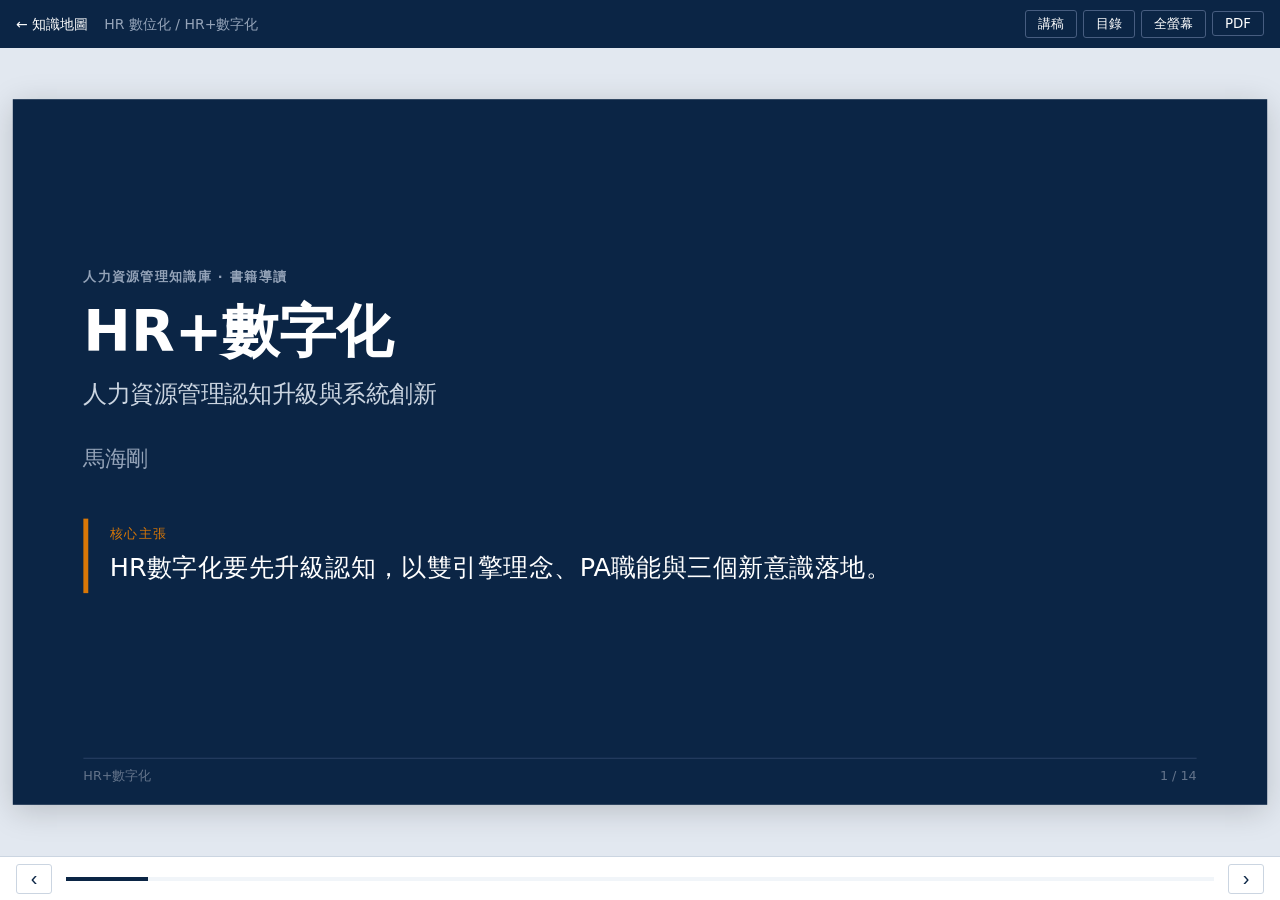
==== decks/hr-digitalization.html @ 785045ec "﻿feat: HR Knowledge Base" ====
<!doctype html><html lang="zh-Hant"><head><meta charset="utf-8">
<meta name="viewport" content="width=device-width,initial-scale=1">
<title>HR+數字化｜HR 知識庫</title>
<link rel="stylesheet" href="../assets/style.css"></head>
<body class="deckpage">
<header class="bar"><a href="../index.html" class="home">← 知識地圖</a>
<span class="crumb">HR 數位化 / HR+數字化</span>
<span class="tools"><button id="btnNotes" title="講稿 (N)">講稿</button><button id="btnList" title="目錄 (G)">目錄</button><button id="btnFs" title="全螢幕 (F)">全螢幕</button><button onclick="window.print()" title="列印/PDF">PDF</button></span></header>
<nav id="toc" class="toc hidden"><a href="#s1" data-go="0"><b>1</b> 封面<small>HR數字化先升級認知，再以雙引擎與113模型落地</small></a><a href="#s2" data-go="1"><b>2</b> 架構圖<small>全書由認知、職能、三意識三層構成113模型</small></a><a href="#s3" data-go="2"><b>3</b> 第1章 數字經濟時代也是HR的大時代<small>數字化是HR跨越式發展的機會，但現況多停在信息化</small></a><a href="#s4" data-go="3"><b>4</b> 第2章 打破工業經濟的思想掣肘<small>要先打破工業經濟思維，才能認知員工與數據的新屬性</small></a><a href="#s5" data-go="4"><b>5</b> 第3章 尋覓HR數字化的中國先行者<small>套裝eHR難滿足需求，頭部企業走向自研與連接器思維</small></a><a href="#s6" data-go="5"><b>6</b> 第4章 讓PA成為數字化HR的新職能<small>PA把數據與產品思維帶入HR，需數據中臺支撐</small></a><a href="#s7" data-go="6"><b>7</b> 第5章 前端解耦：豐富HR數字化場景應用<small>前端解耦把選育用留拆成場景，激發各類用戶自驅</small></a><a href="#s8" data-go="7"><b>8</b> 第6章 中臺聚能：實現HR數字化能力保障<small>中臺聚能讓前端快速響應，業務與技術中臺缺一不可</small></a><a href="#s9" data-go="8"><b>9</b> 第7章 智能協同：提高HR數字化效能體驗<small>組織效能差異巨大，須以用戶為中心重構流程與協同</small></a><a href="#s10" data-go="9"><b>10</b> 第8章 中國企業推行HR數字化的挑戰<small>推行挑戰在HR與IT融合、辦公協同及工作被重新定義</small></a><a href="#s11" data-go="10"><b>11</b> 第9章 數字經濟時代HR的變與不變<small>時代在變，HR不變的是激發生產力與人才價值共創</small></a><a href="#s12" data-go="11"><b>12</b> 章節脈絡<small>從認知到落地：理念、職能、三意識環環相扣</small></a><a href="#s13" data-go="12"><b>13</b> 總結<small>HR數字化的起點是認知，落點是員工自驅與組織效能</small></a><a href="#s14" data-go="13"><b>14</b> 附錄<small>想深挖可先讀騰訊、華為案例與中臺能力章節</small></a></nav>
<main id="viewport"><div id="stage"><section class="slide t-cover" id="s1" data-i="0"><div class="inner"><div class="cover"><div class="kicker light">人力資源管理知識庫 · 書籍導讀</div><h1>HR+數字化</h1><div class="sub">人力資源管理認知升級與系統創新</div><div class="author">馬海剛</div><div class="claim"><span>核心主張</span>HR數字化要先升級認知，以雙引擎理念、PA職能與三個新意識落地。</div></div></div><div class="foot"><span>HR+數字化</span><span>1 / 14</span></div><div class="notes"><p>① 本頁結論：HR數字化的首要任務是認知升級，而非買系統</p><p>② 補充說明：作者提出「1個新理念、1個新職能、3個新意識」的113模型</p><p>③ 下一頁轉場：先看全書如何分層搭建</p></div></section><section class="slide t-architecture" id="s2" data-i="1"><div class="inner"><div class="kicker">全書架構圖</div><h2 class="conclusion">全書由認知、職能、三意識三層構成113模型</h2><div class="arch"><div class="layer"><div class="num">1</div><h3>認知層：1個新理念</h3><p>管理驅動與自主驅動結合的雙引擎</p><ul><li>第1章 數字經濟時代也是HR的大時代</li><li>第2章 打破工業經濟的思想掣肘</li><li>第3章 尋覓HR數字化的中國先行者</li></ul></div><div class="arrow">→</div><div class="layer"><div class="num">2</div><h3>職能層：1個新職能</h3><p>PA整合數據科學、數據工程與產品化</p><ul><li>第4章 讓PA成為數字化HR的新職能</li></ul></div><div class="arrow">→</div><div class="layer"><div class="num">3</div><h3>意識層：3個新意識</h3><p>前端解耦、中臺聚能、智能協同</p><ul><li>第5章 前端解耦</li><li>第6章 中臺聚能</li><li>第7章 智能協同</li><li>第8–9章 挑戰與變不變</li></ul></div></div><div class="relation"><b>互相支撐：</b>理念指方向，PA職能產出洞察，三意識把場景、能力與效能落地。</div></div><div class="foot"><span>HR+數字化</span><span>2 / 14</span></div><div class="notes"><p>① 本頁結論：全書以113模型串起認知、職能與落地</p><p>② 補充說明：第8、9章討論推行挑戰與HR的變與不變</p><p>③ 下一頁轉場：進入第1章看時代背景</p></div></section><section class="slide t-chapter" id="s3" data-i="2"><div class="inner"><div class="kicker">逐章重點 · 第1章 數字經濟時代也是HR的大時代</div><h2 class="conclusion">數字化是HR跨越式發展的機會，但現況多停在信息化</h2><div class="problem"><span>核心論點</span>數字化轉型需系統性變革，HR是關鍵角色</div><div class="cards n3"><div class="card"><h4>市值榜轉向高科技</h4><p>全球市值前十近年聚集高科技行業，蘋果、微軟、亞馬遜等都把數據當戰略資源</p></div><div class="card"><h4>多數企業仍在信息化</h4><p>騰訊HRSDC與怡安翰威特2020調研：多數企業HR數字化處信息化階段，組織與技術能力不足</p></div><div class="card"><h4>單靠數字化不夠</h4><p>作者提醒別幻想數字化、信息化手段能解決企業所有問題</p></div></div><div class="oneliner">HR數字化是系統性變革，不是局部升級。</div></div><div class="foot"><span>HR+數字化</span><span>3 / 14</span></div><div class="notes"><p>① 本頁結論：數字化對HR是跨越式的發展契機</p><p>② 補充說明：調研中超過35%企業已應用OKR績效、在線培訓、員工自助等產品</p><p>③ 下一頁轉場：接著要打破工業經濟的舊思維</p></div></section><section class="slide t-chapter" id="s4" data-i="3"><div class="inner"><div class="kicker">逐章重點 · 第2章 打破工業經濟的思想掣肘</div><h2 class="conclusion">要先打破工業經濟思維，才能認知員工與數據的新屬性</h2><div class="problem"><span>核心論點</span>不可預測性取代穩定性，管理需雙引擎驅動</div><div class="cards n3"><div class="card"><div class="stat">近萬人</div><h4>騰訊「活水」</h4><p>員工可申請轉調，原部門須一個月內放人；近萬名員工與管理者完成調配，調崗後平均績效高於調崗前</p></div><div class="card"><div class="stat">3000萬PV</div><h4>HR助手自驅使用</h4><p>非強制安裝，使用近乎100%，全年PV超3000萬，平均每人每年600次以上</p></div><div class="card"><h4>雙引擎驅動</h4><p>落實管理意圖，同時激發員工自驅，二者結合成企業內在驅動力</p></div></div><div class="oneliner">管理驅動加自主驅動，才是數字時代的內在引擎。</div></div><div class="foot"><span>HR+數字化</span><span>4 / 14</span></div><div class="notes"><p>① 本頁結論：管理屬性、員工屬性、數據屬性都需重新認知</p><p>② 補充說明：HR數據應含結果、過程、行為與心理狀態等全域數據</p><p>③ 下一頁轉場：進入第3章看eHR與中國先行者</p></div></section><section class="slide t-chapter" id="s5" data-i="4"><div class="inner"><div class="kicker">逐章重點 · 第3章 尋覓HR數字化的中國先行者</div><h2 class="conclusion">套裝eHR難滿足需求，頭部企業走向自研與連接器思維</h2><div class="problem"><span>核心論點</span>eHR廠商與頭部大廠的路徑各有何得失？</div><div class="cards n3"><div class="card"><div class="stat">60%</div><h4>eHR雲化與數據質量</h4><p>SaaS化eHR近年增長超過60%，本地部署約5%；大企業首選混合雲</p></div><div class="card"><div class="stat">3階段</div><h4>華為三階段</h4><p>HR-notes、Oracle EBS自助研發、WeLink-HR大平臺加小前端</p></div><div class="card"><div class="stat">90%</div><h4>騰訊HR助手</h4><p>2012年外購PeopleSoft僅作部分系統；截至2020年在線HR系統超過90%自研</p></div></div><div class="oneliner">HR數字化要靈活、低試錯成本、體驗對標互聯網產品。</div></div><div class="foot"><span>HR+數字化</span><span>5 / 14</span></div><div class="notes"><p>① 本頁結論：先行者多半不依賴一次買斷的套裝軟件</p><p>② 補充說明：本章也介紹釘釘智能人事與中國eHR廠商的處境</p><p>③ 下一頁轉場：接著談PA這個新職能</p></div></section><section class="slide t-chapter" id="s6" data-i="5"><div class="inner"><div class="kicker">逐章重點 · 第4章 讓PA成為數字化HR的新職能</div><h2 class="conclusion">PA把數據與產品思維帶入HR，需數據中臺支撐</h2><div class="problem"><span>核心論點</span>PA是什麼，如何從報告角色進化為核心職能？</div><div class="cards n3"><div class="card"><div class="stat">1911</div><h4>PA的演進</h4><p>思想溯源至1911年泰勒；2008年金融危機後數據分析受重視</p></div><div class="card"><div class="stat">1000+項</div><h4>大廠PA團隊</h4><p>微軟HRBI、谷歌PiLab與PA團隊；谷歌氧氣項目交叉分析1000多項數據</p></div><div class="card"><div class="stat">4層</div><h4>HR數據中臺</h4><p>分數據匯聚、操算、模型、服務四層，產出員工、組織、崗位畫像</p></div></div><div class="oneliner">PA是用數據驅動與產品設計重塑HR價值的新職能。</div></div><div class="foot"><span>HR+數字化</span><span>6 / 14</span></div><div class="notes"><p>① 本頁結論：PA職能要靠數據中臺才能落地</p><p>② 補充說明：大數據4V指規模、種類、實時性、價值性</p><p>③ 下一頁轉場：進入第5章看前端解耦</p></div></section><section class="slide t-chapter" id="s7" data-i="6"><div class="inner"><div class="kicker">逐章重點 · 第5章 前端解耦：豐富HR數字化場景應用</div><h2 class="conclusion">前端解耦把選育用留拆成場景，激發各類用戶自驅</h2><div class="problem"><span>核心論點</span>如何依不同用戶需求設計場景化HR產品？</div><div class="cards n3"><div class="card"><h4>解耦的含義</h4><p>把選育用留職能拆成場景模塊，可獨立發展也可靈活組合</p></div><div class="card"><h4>做最受歡迎的HR</h4><p>從用戶視角深度洞察，鎖定核心關切，再設計方案並持續收集用戶聲音</p></div><div class="card"><div class="stat">10倍</div><h4>技術創新賦能</h4><p>AI簡歷處理效率比人工高十倍以上；騰訊2018年把辦事窗口升級為T站</p></div></div><div class="oneliner">管理的核心從管控轉為激活人。</div></div><div class="foot"><span>HR+數字化</span><span>7 / 14</span></div><div class="notes"><p>① 本頁結論：HR要有用戶思維與產品思維</p><p>② 補充說明：HR產品歷經創意發酵、聚焦定位、設計實現</p><p>③ 下一頁轉場：場景多了就需中臺提供能力</p></div></section><section class="slide t-chapter" id="s8" data-i="7"><div class="inner"><div class="kicker">逐章重點 · 第6章 中臺聚能：實現HR數字化能力保障</div><h2 class="conclusion">中臺聚能讓前端快速響應，業務與技術中臺缺一不可</h2><div class="problem"><span>核心論點</span>如何以抽象、下沉、複用支撐多樣前端？</div><div class="cards n3"><div class="card"><div class="stat">2015</div><h4>中臺源流</h4><p>2015年阿里研究Supercell模式，提出「大中臺、小前臺」</p></div><div class="card"><h4>業務中臺三視角</h4><p>抽象複用、架構合理性、業務統一管理；共性模塊下沉成基礎服務</p></div><div class="card"><h4>技術中臺</h4><p>微服務加輕應用，找到小閉環場景即可快速建置產品</p></div></div><div class="oneliner">中臺提供可複用能力，提升對前端的響應速度。</div></div><div class="foot"><span>HR+數字化</span><span>8 / 14</span></div><div class="notes"><p>① 本頁結論：騰訊SDC以門戶助手實踐大中臺加小前臺</p><p>② 補充說明：「1+N」指統一綱領下適配N個多元業務</p><p>③ 下一頁轉場：接著看效能與智能協同</p></div></section><section class="slide t-chapter" id="s9" data-i="8"><div class="inner"><div class="kicker">逐章重點 · 第7章 智能協同：提高HR數字化效能體驗</div><h2 class="conclusion">組織效能差異巨大，須以用戶為中心重構流程與協同</h2><div class="problem"><span>核心論點</span>如何用數字工具提升組織效能與員工自驅？</div><div class="cards n3"><div class="card"><h4>效能差距</h4><p>2019騰訊與怡安調研：同行業好壞企業在毛利率、人均薪酬與敬業度差異大</p></div><div class="card"><div class="stat">2001</div><h4>工作重塑</h4><p>員工主動調整工作任務與關係，概念於2001年提出</p></div><div class="card"><h4>弱流程強規則</h4><p>數字時代網絡型生態組織倡導弱流程強規則的協同性</p></div></div><div class="oneliner">效能競爭的關鍵是釋放員工個體價值並打破流程制約。</div></div><div class="foot"><span>HR+數字化</span><span>9 / 14</span></div><div class="notes"><p>① 本頁結論：從訓教式規範轉向描述性規範</p><p>② 補充說明：單品工具以人性化體驗形成員工習慣，反向改變管理流程</p><p>③ 下一頁轉場：下一章談推行的挑戰</p></div></section><section class="slide t-chapter" id="s10" data-i="9"><div class="inner"><div class="kicker">逐章重點 · 第8章 中國企業推行HR數字化的挑戰</div><h2 class="conclusion">推行挑戰在HR與IT融合、辦公協同及工作被重新定義</h2><div class="problem"><span>核心論點</span>外部環境、能力與組織上有哪些障礙？</div><div class="cards n3"><div class="card"><h4>HR需要懂技術</h4><p>HR與IT分工難融合，未來需要更多科技型HR；ONA可看見非正式組織</p></div><div class="card"><h4>頭部企業多選自建</h4><p>看過套裝軟件失敗案例後，多數不完全依賴eHR套裝軟件</p></div><div class="card"><div class="stat">10萬臺</div><h4>AI與人協同</h4><p>亞馬遜10萬臺機器人在工作，可將員工培訓時間縮短至不到兩天</p></div></div><div class="oneliner">工作不會消失而是重構，人機協同是關鍵。</div></div><div class="foot"><span>HR+數字化</span><span>10 / 14</span></div><div class="notes"><p>① 本頁結論：數字化轉型要頂層設計、組織、地基與能力同步</p><p>② 補充說明：企業微信核心價值是連接內部、上下游與客戶</p><p>③ 下一頁轉場：最後看HR的變與不變</p></div></section><section class="slide t-chapter" id="s11" data-i="10"><div class="inner"><div class="kicker">逐章重點 · 第9章 數字經濟時代HR的變與不變</div><h2 class="conclusion">時代在變，HR不變的是激發生產力與人才價值共創</h2><div class="problem"><span>核心論點</span>數字時代HR的價值與能力如何升級？</div><div class="cards n2"><div class="card"><h4>人才即內部客戶</h4><p>HR產品需具產品屬性與好玩屬性，讓員工參與設計</p></div><div class="card"><h4>三支柱的理念升級</h4><p>華為、海爾、阿里巴巴、騰訊最早一批實施三支柱</p></div></div><div class="oneliner">將員工用戶化，把HR工作產品化、場景化、服務化。</div></div><div class="foot"><span>HR+數字化</span><span>11 / 14</span></div><div class="notes"><p>① 本頁結論：不變的是對生產力的激發與釋放</p><p>② 補充說明：數字經濟經歷互聯網、數據、全真時代</p><p>③ 下一頁轉場：整合全書脈絡</p></div></section><section class="slide t-flow" id="s12" data-i="11"><div class="inner"><div class="kicker">章節脈絡</div><h2 class="conclusion">從認知到落地：理念、職能、三意識環環相扣</h2><div class="flow n5"><div class="step"><div class="chev"><b>1</b>第1–3章 認知</div><div class="concl">先破舊思維，認識雙引擎</div><div class="leads">↳ 理念明確後才知需要什麼職能</div></div><div class="step"><div class="chev"><b>2</b>第4章 PA</div><div class="concl">以數據與產品思維洞察用戶</div><div class="leads">↳ 洞察須轉成場景產品</div></div><div class="step"><div class="chev"><b>3</b>第5章 前端解耦</div><div class="concl">拆成場景，激發自驅</div><div class="leads">↳ 場景多需共用能力支撐</div></div><div class="step"><div class="chev"><b>4</b>第6章 中臺聚能</div><div class="concl">抽象複用保障能力</div><div class="leads">↳ 能力要轉為組織效能</div></div><div class="step"><div class="chev"><b>5</b>第7–9章 協同</div><div class="concl">提升效能並面對挑戰</div><div class="leads">↳ 回到HR價值重構</div></div></div></div><div class="foot"><span>HR+數字化</span><span>12 / 14</span></div><div class="notes"><p>① 本頁結論：全書是由理念到落地的遞進鏈</p><p>② 補充說明：第1–3章合併為認知篇</p><p>③ 下一頁轉場：最後彙整重點</p></div></section><section class="slide t-summary" id="s13" data-i="12"><div class="inner"><div class="kicker">總結</div><h2 class="conclusion">HR數字化的起點是認知，落點是員工自驅與組織效能</h2><ol class="points"><li><b>1</b><span>管理驅動與自主驅動結合成雙引擎</span></li><li><b>2</b><span>PA整合數據科學、數據工程與產品化</span></li><li><b>3</b><span>前端解耦、中臺聚能、智能協同三意識</span></li><li><b>4</b><span>HR與IT需融合，HR要懂技術</span></li><li><b>5</b><span>不變的是激發生產力與人才價值</span></li></ol><div class="action"><span>立刻可應用的一件事</span>盤點一項員工高頻事務，試以場景化、最小可行性驗證的方式做成自助產品，並蒐集用戶反饋。</div></div><div class="foot"><span>HR+數字化</span><span>13 / 14</span></div><div class="notes"><p>① 本頁結論：113模型是全書主軸</p><p>② 補充說明：結論皆源自書中框架與騰訊、華為案例</p><p>③ 下一頁轉場：（結束）</p></div></section><section class="slide t-appendix" id="s14" data-i="13"><div class="inner"><div class="kicker">附錄 · 延伸閱讀</div><h2 class="conclusion">想深挖可先讀騰訊、華為案例與中臺能力章節</h2><table class="appx"><thead><tr><th>位置</th><th>為何值得深挖</th></tr></thead><tbody><tr><td>第2章 活水與HR助手</td><td>看自驅產品如何以數據證明價值</td></tr><tr><td>第3章 華為WeLink、騰訊HR助手</td><td>比較自研路徑與連接器思維</td></tr><tr><td>第4章 大廠PA職能與數據中臺</td><td>了解PA團隊形態與中臺分層</td></tr><tr><td>第6章 HR業務中臺能力要求</td><td>學習抽象、下沉、複用的設計方法</td></tr></tbody></table></div><div class="foot"><span>HR+數字化</span><span>14 / 14</span></div><div class="notes"><p>① 本頁結論：附錄列出值得細讀的段落</p><p>② 補充說明：書中另有參考文獻與擷取圖片</p><p>③ 下一頁轉場：（結束）</p></div></section></div></main>
<div class="ctrl"><button id="prev">‹</button><div class="prog"><i id="progbar"></i></div><button id="next">›</button></div>
<script src="../assets/deck.js"></script></body></html>
---- assets/style.css ----
:root{--navy:#0B2545;--slate:#475569;--mist:#F1F5F9;--line:#CBD5E1;--amber:#D97706;--ink:#1E293B}
*{box-sizing:border-box;margin:0;padding:0}
body{font-family:"Noto Sans TC","Microsoft JhengHei","PingFang TC",system-ui,sans-serif;color:var(--ink);background:#fff;line-height:1.6}
a{color:inherit;text-decoration:none}.hidden{display:none!important}
.wrap{max-width:1120px;margin:0 auto;padding:0 24px}
.kicker{font-size:13px;letter-spacing:.12em;color:var(--slate);font-weight:700;margin-bottom:10px}.kicker.light{color:#94A3B8}

/* ---------- Home ---------- */
.hero{background:var(--navy);color:#fff;padding:64px 0 40px}
.hero h1{font-size:44px;font-weight:800;line-height:1.2}
.hero p{margin:12px 0 28px;color:#CBD5E1;font-size:17px;max-width:720px}
.searchbox input{width:100%;padding:18px 22px;font-size:18px;border:0;border-radius:6px;outline:3px solid transparent;font-family:inherit}
.searchbox input:focus{outline-color:var(--amber)}
.chips{display:flex;gap:8px;flex-wrap:wrap;margin-top:14px}
.chips button{background:transparent;border:1px solid #475D80;color:#CBD5E1;padding:5px 14px;border-radius:20px;cursor:pointer;font-family:inherit;font-size:13px}
.chips button.on{background:#fff;color:var(--navy);border-color:#fff;font-weight:700}
.stats{display:flex;gap:40px;margin-top:32px;color:#94A3B8;font-size:14px}.stats b{display:block;font-size:30px;color:var(--amber)}
.maptitle{font-size:24px;margin:40px 0 8px;color:var(--navy)}.maptitle small{font-size:14px;color:var(--slate);font-weight:400;margin-left:10px}
.domain{border-top:2px solid var(--navy);margin-top:28px;padding-top:14px}
.dhead{display:flex;align-items:baseline;gap:16px;flex-wrap:wrap}.dhead h3{font-size:20px;color:var(--navy)}.dhead p{color:var(--slate);font-size:14px;flex:1}.count{font-size:13px;color:var(--slate)}
.decks{display:grid;grid-template-columns:repeat(auto-fill,minmax(300px,1fr));gap:16px;margin:16px 0}
.deck{border:1px solid var(--line);border-radius:4px;padding:18px;background:#fff;transition:.15s;display:block}
.deck:hover{border-color:var(--navy);box-shadow:0 4px 14px rgba(11,37,69,.12);transform:translateY(-2px)}
.deck .cat{font-size:12px;color:var(--amber);font-weight:700}.deck h4{font-size:17px;color:var(--navy);margin:4px 0 2px}
.deck .au{font-size:13px;color:var(--slate)}.deck p{font-size:14px;margin:10px 0}.deck .meta{font-size:12px;color:var(--slate);border-top:1px solid var(--mist);padding-top:8px}
.soon{padding:22px;border:1px dashed var(--line);color:var(--slate);font-size:14px;border-radius:4px;grid-column:1/-1}
.results{margin-top:28px}.rinfo{color:var(--slate);font-size:14px;margin-bottom:12px}
.hit{display:block;border-left:3px solid var(--line);padding:10px 16px;margin-bottom:10px;background:var(--mist)}
.hit:hover{border-left-color:var(--amber)}.hit .where{font-size:12px;color:var(--slate)}.hit h5{font-size:16px;color:var(--navy);margin:2px 0}
.hit p{font-size:14px;color:var(--slate)}mark{background:#FDE68A;color:inherit;padding:0 1px}
.foot2{padding:40px 24px;color:var(--slate);font-size:13px}

/* ---------- Deck ---------- */
.deckpage{background:#E2E8F0;height:100vh;overflow:hidden}
.bar{height:48px;background:var(--navy);color:#fff;display:flex;align-items:center;gap:16px;padding:0 16px;font-size:14px}
.bar .crumb{flex:1;color:#94A3B8;white-space:nowrap;overflow:hidden;text-overflow:ellipsis}
.bar button{background:transparent;border:1px solid #475D80;color:#fff;padding:4px 12px;margin-left:6px;border-radius:3px;cursor:pointer;font-family:inherit}
.bar button:hover,.bar .home:hover{color:var(--amber)}
#viewport{position:absolute;top:48px;bottom:44px;left:0;right:0;overflow:hidden}
#stage{position:absolute;left:50%;top:50%;width:1280px;height:720px;transform-origin:center}
.slide{position:absolute;inset:0;background:#fff;display:none;box-shadow:0 6px 30px rgba(0,0,0,.18);overflow:hidden}
.slide.active{display:block}
.slide .inner{padding:56px 72px 0;height:660px}
.slide .foot{position:absolute;left:72px;right:72px;bottom:18px;display:flex;justify-content:space-between;font-size:13px;color:#94A3B8;border-top:1px solid var(--line);padding-top:8px}
.conclusion{font-size:34px;line-height:1.35;color:var(--navy);font-weight:800;margin-bottom:28px;padding-bottom:16px;border-bottom:3px solid var(--navy)}
.notes{display:none}
body.shownotes .notes{display:block;position:absolute;left:0;right:0;bottom:0;background:rgba(11,37,69,.96);color:#E2E8F0;padding:14px 72px 40px;font-size:15px;z-index:5}
body.shownotes .notes p{margin-bottom:4px}
.t-cover{background:var(--navy)}.t-cover .foot{color:#64748B;border-color:#2A4166}
.cover{height:100%;display:flex;flex-direction:column;justify-content:center;color:#fff;padding-bottom:40px}
.cover h1{font-size:58px;line-height:1.2;font-weight:800;max-width:1000px}.cover .sub{font-size:24px;color:#CBD5E1;margin-top:10px}
.cover .author{font-size:22px;color:#94A3B8;margin-top:28px}
.cover .claim{margin-top:44px;border-left:5px solid var(--amber);padding:6px 0 6px 22px;font-size:26px;max-width:960px;line-height:1.5}
.cover .claim span{display:block;font-size:13px;letter-spacing:.14em;color:var(--amber);margin-bottom:6px}
/* architecture */
.arch{display:flex;align-items:stretch;gap:12px;margin-top:6px}
.layer{flex:1;border:1px solid var(--line);border-top:5px solid var(--navy);background:var(--mist);padding:20px 22px;position:relative}
.layer .num{position:absolute;top:-1px;right:14px;font-size:44px;font-weight:800;color:#D5DEE9}
.layer h3{font-size:24px;color:var(--navy)}.layer p{font-size:17px;color:var(--slate);margin:6px 0 12px}
.layer ul{list-style:none;font-size:16px}.layer li{padding:6px 0;border-top:1px solid var(--line)}
.arrow{align-self:center;font-size:34px;color:var(--amber);font-weight:800}
.relation{margin-top:22px;padding:14px 20px;background:var(--navy);color:#fff;font-size:18px}.relation b{color:var(--amber)}
/* chapter */
.problem{font-size:20px;padding:14px 20px;border-left:5px solid var(--navy);background:var(--mist);margin-bottom:22px}
.problem span,.action span{display:block;font-size:12px;letter-spacing:.14em;color:var(--slate);font-weight:700}
.cards{display:grid;gap:18px}.cards.n1{grid-template-columns:1fr}.cards.n2{grid-template-columns:1fr 1fr}.cards.n3{grid-template-columns:1fr 1fr 1fr}
.card{border:1px solid var(--line);padding:18px 20px;min-height:170px}
.card .stat{font-size:40px;font-weight:800;color:var(--amber);line-height:1.1;margin-bottom:4px}
.card h4{font-size:19px;color:var(--navy);margin-bottom:6px}.card p{font-size:16px;color:var(--slate)}
.oneliner{margin-top:22px;font-size:20px;font-weight:700;color:var(--navy);padding-top:14px;border-top:2px solid var(--navy)}
.oneliner:before{content:"一句話　";color:var(--slate);font-size:13px;font-weight:700;letter-spacing:.1em}
/* flow */
.flow{display:flex;gap:10px;margin-top:14px}.step{flex:1;min-width:0}
.chev{background:var(--navy);color:#fff;padding:16px 14px 16px 22px;font-size:16px;font-weight:700;min-height:92px;clip-path:polygon(0 0,calc(100% - 18px) 0,100% 50%,calc(100% - 18px) 100%,0 100%,14px 50%);display:flex;flex-direction:column;justify-content:center}
.chev b{color:var(--amber);font-size:22px}.step:first-child .chev{clip-path:polygon(0 0,calc(100% - 18px) 0,100% 50%,calc(100% - 18px) 100%,0 100%)}
.concl{margin-top:16px;font-size:17px;color:var(--ink);font-weight:700}.leads{margin-top:12px;font-size:15px;color:var(--slate);border-top:1px solid var(--line);padding-top:10px}
/* summary */
.points{list-style:none;margin-top:4px}.points li{display:flex;gap:18px;align-items:center;padding:12px 0;border-bottom:1px solid var(--line);font-size:21px}
.points b{flex:none;width:38px;height:38px;border-radius:50%;background:var(--navy);color:#fff;display:flex;align-items:center;justify-content:center;font-size:18px}
.action{margin-top:22px;background:var(--navy);color:#fff;padding:16px 24px;font-size:20px;border-left:6px solid var(--amber)}.action span{color:var(--amber);margin-bottom:4px}
/* appendix */
.appx{width:100%;border-collapse:collapse;font-size:18px}.appx th{text-align:left;background:var(--navy);color:#fff;padding:10px 16px;font-size:14px}
.appx td{padding:13px 16px;border-bottom:1px solid var(--line)}.appx td:first-child{width:36%;font-weight:700;color:var(--navy)}
/* chrome */
.ctrl{position:absolute;bottom:0;left:0;right:0;height:44px;display:flex;align-items:center;gap:14px;padding:0 16px;background:#fff;border-top:1px solid var(--line)}
.ctrl button{width:36px;height:30px;border:1px solid var(--line);background:#fff;border-radius:3px;cursor:pointer;font-size:20px;color:var(--navy)}
.prog{flex:1;height:4px;background:var(--mist)}.prog i{display:block;height:100%;background:var(--navy);width:0;transition:.2s}
.toc{position:absolute;top:48px;left:0;bottom:44px;width:340px;background:#fff;z-index:20;overflow:auto;border-right:1px solid var(--line);box-shadow:4px 0 18px rgba(0,0,0,.12)}
.toc a{display:block;padding:10px 16px;border-bottom:1px solid var(--mist);font-size:14px;font-weight:700;color:var(--navy)}
.toc a:hover{background:var(--mist)}.toc b{color:var(--amber);margin-right:6px}.toc small{display:block;font-weight:400;color:var(--slate);font-size:12px}
@media print{@page{size:1280px 720px;margin:0}body.deckpage{height:auto;overflow:visible;background:#fff}.bar,.ctrl,.toc{display:none!important}
 #viewport{position:static;overflow:visible}#stage{position:static;transform:none!important;width:1280px;height:auto}
 .slide{display:block!important;position:relative;width:1280px;height:720px;page-break-after:always;box-shadow:none}.notes{display:none!important}
 *{-webkit-print-color-adjust:exact;print-color-adjust:exact}}
@media(max-width:700px){.hero h1{font-size:32px}.stats{gap:20px}}
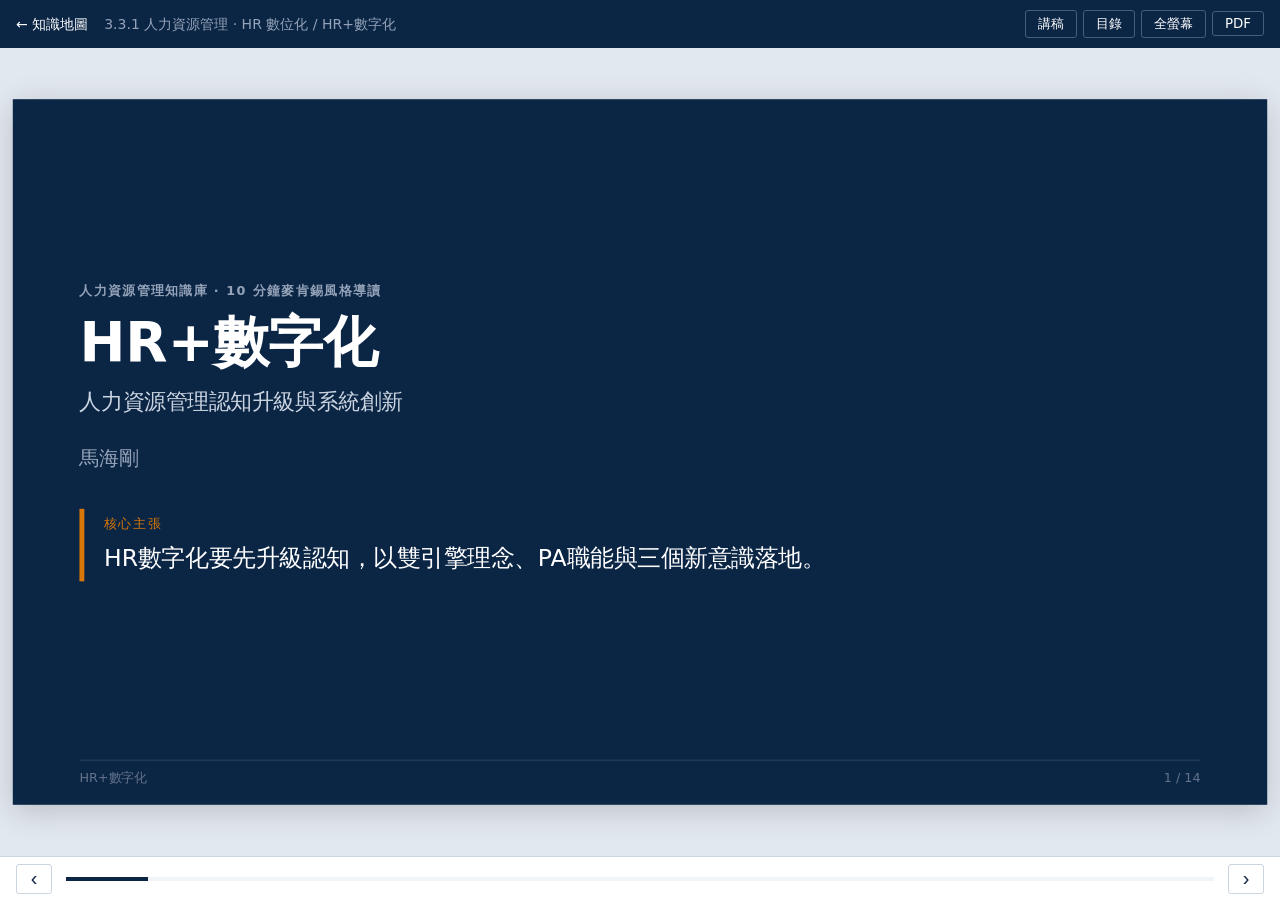
==== commit 1a278e4b: "feat: add Notion 3.3 HR dual-view architecture and The Slope of Growth McKinsey SVG deck" ====
--- a/decks/hr-digitalization.html
+++ b/decks/hr-digitalization.html
@@ -4,9 +4,9 @@
 <link rel="stylesheet" href="../assets/style.css"></head>
 <body class="deckpage">
 <header class="bar"><a href="../index.html" class="home">← 知識地圖</a>
-<span class="crumb">HR 數位化 / HR+數字化</span>
+<span class="crumb">3.3.1 人力資源管理 · HR 數位化 / HR+數字化</span>
 <span class="tools"><button id="btnNotes" title="講稿 (N)">講稿</button><button id="btnList" title="目錄 (G)">目錄</button><button id="btnFs" title="全螢幕 (F)">全螢幕</button><button onclick="window.print()" title="列印/PDF">PDF</button></span></header>
 <nav id="toc" class="toc hidden"><a href="#s1" data-go="0"><b>1</b> 封面<small>HR數字化先升級認知，再以雙引擎與113模型落地</small></a><a href="#s2" data-go="1"><b>2</b> 架構圖<small>全書由認知、職能、三意識三層構成113模型</small></a><a href="#s3" data-go="2"><b>3</b> 第1章 數字經濟時代也是HR的大時代<small>數字化是HR跨越式發展的機會，但現況多停在信息化</small></a><a href="#s4" data-go="3"><b>4</b> 第2章 打破工業經濟的思想掣肘<small>要先打破工業經濟思維，才能認知員工與數據的新屬性</small></a><a href="#s5" data-go="4"><b>5</b> 第3章 尋覓HR數字化的中國先行者<small>套裝eHR難滿足需求，頭部企業走向自研與連接器思維</small></a><a href="#s6" data-go="5"><b>6</b> 第4章 讓PA成為數字化HR的新職能<small>PA把數據與產品思維帶入HR，需數據中臺支撐</small></a><a href="#s7" data-go="6"><b>7</b> 第5章 前端解耦：豐富HR數字化場景應用<small>前端解耦把選育用留拆成場景，激發各類用戶自驅</small></a><a href="#s8" data-go="7"><b>8</b> 第6章 中臺聚能：實現HR數字化能力保障<small>中臺聚能讓前端快速響應，業務與技術中臺缺一不可</small></a><a href="#s9" data-go="8"><b>9</b> 第7章 智能協同：提高HR數字化效能體驗<small>組織效能差異巨大，須以用戶為中心重構流程與協同</small></a><a href="#s10" data-go="9"><b>10</b> 第8章 中國企業推行HR數字化的挑戰<small>推行挑戰在HR與IT融合、辦公協同及工作被重新定義</small></a><a href="#s11" data-go="10"><b>11</b> 第9章 數字經濟時代HR的變與不變<small>時代在變，HR不變的是激發生產力與人才價值共創</small></a><a href="#s12" data-go="11"><b>12</b> 章節脈絡<small>從認知到落地：理念、職能、三意識環環相扣</small></a><a href="#s13" data-go="12"><b>13</b> 總結<small>HR數字化的起點是認知，落點是員工自驅與組織效能</small></a><a href="#s14" data-go="13"><b>14</b> 附錄<small>想深挖可先讀騰訊、華為案例與中臺能力章節</small></a></nav>
-<main id="viewport"><div id="stage"><section class="slide t-cover" id="s1" data-i="0"><div class="inner"><div class="cover"><div class="kicker light">人力資源管理知識庫 · 書籍導讀</div><h1>HR+數字化</h1><div class="sub">人力資源管理認知升級與系統創新</div><div class="author">馬海剛</div><div class="claim"><span>核心主張</span>HR數字化要先升級認知，以雙引擎理念、PA職能與三個新意識落地。</div></div></div><div class="foot"><span>HR+數字化</span><span>1 / 14</span></div><div class="notes"><p>① 本頁結論：HR數字化的首要任務是認知升級，而非買系統</p><p>② 補充說明：作者提出「1個新理念、1個新職能、3個新意識」的113模型</p><p>③ 下一頁轉場：先看全書如何分層搭建</p></div></section><section class="slide t-architecture" id="s2" data-i="1"><div class="inner"><div class="kicker">全書架構圖</div><h2 class="conclusion">全書由認知、職能、三意識三層構成113模型</h2><div class="arch"><div class="layer"><div class="num">1</div><h3>認知層：1個新理念</h3><p>管理驅動與自主驅動結合的雙引擎</p><ul><li>第1章 數字經濟時代也是HR的大時代</li><li>第2章 打破工業經濟的思想掣肘</li><li>第3章 尋覓HR數字化的中國先行者</li></ul></div><div class="arrow">→</div><div class="layer"><div class="num">2</div><h3>職能層：1個新職能</h3><p>PA整合數據科學、數據工程與產品化</p><ul><li>第4章 讓PA成為數字化HR的新職能</li></ul></div><div class="arrow">→</div><div class="layer"><div class="num">3</div><h3>意識層：3個新意識</h3><p>前端解耦、中臺聚能、智能協同</p><ul><li>第5章 前端解耦</li><li>第6章 中臺聚能</li><li>第7章 智能協同</li><li>第8–9章 挑戰與變不變</li></ul></div></div><div class="relation"><b>互相支撐：</b>理念指方向，PA職能產出洞察，三意識把場景、能力與效能落地。</div></div><div class="foot"><span>HR+數字化</span><span>2 / 14</span></div><div class="notes"><p>① 本頁結論：全書以113模型串起認知、職能與落地</p><p>② 補充說明：第8、9章討論推行挑戰與HR的變與不變</p><p>③ 下一頁轉場：進入第1章看時代背景</p></div></section><section class="slide t-chapter" id="s3" data-i="2"><div class="inner"><div class="kicker">逐章重點 · 第1章 數字經濟時代也是HR的大時代</div><h2 class="conclusion">數字化是HR跨越式發展的機會，但現況多停在信息化</h2><div class="problem"><span>核心論點</span>數字化轉型需系統性變革，HR是關鍵角色</div><div class="cards n3"><div class="card"><h4>市值榜轉向高科技</h4><p>全球市值前十近年聚集高科技行業，蘋果、微軟、亞馬遜等都把數據當戰略資源</p></div><div class="card"><h4>多數企業仍在信息化</h4><p>騰訊HRSDC與怡安翰威特2020調研：多數企業HR數字化處信息化階段，組織與技術能力不足</p></div><div class="card"><h4>單靠數字化不夠</h4><p>作者提醒別幻想數字化、信息化手段能解決企業所有問題</p></div></div><div class="oneliner">HR數字化是系統性變革，不是局部升級。</div></div><div class="foot"><span>HR+數字化</span><span>3 / 14</span></div><div class="notes"><p>① 本頁結論：數字化對HR是跨越式的發展契機</p><p>② 補充說明：調研中超過35%企業已應用OKR績效、在線培訓、員工自助等產品</p><p>③ 下一頁轉場：接著要打破工業經濟的舊思維</p></div></section><section class="slide t-chapter" id="s4" data-i="3"><div class="inner"><div class="kicker">逐章重點 · 第2章 打破工業經濟的思想掣肘</div><h2 class="conclusion">要先打破工業經濟思維，才能認知員工與數據的新屬性</h2><div class="problem"><span>核心論點</span>不可預測性取代穩定性，管理需雙引擎驅動</div><div class="cards n3"><div class="card"><div class="stat">近萬人</div><h4>騰訊「活水」</h4><p>員工可申請轉調，原部門須一個月內放人；近萬名員工與管理者完成調配，調崗後平均績效高於調崗前</p></div><div class="card"><div class="stat">3000萬PV</div><h4>HR助手自驅使用</h4><p>非強制安裝，使用近乎100%，全年PV超3000萬，平均每人每年600次以上</p></div><div class="card"><h4>雙引擎驅動</h4><p>落實管理意圖，同時激發員工自驅，二者結合成企業內在驅動力</p></div></div><div class="oneliner">管理驅動加自主驅動，才是數字時代的內在引擎。</div></div><div class="foot"><span>HR+數字化</span><span>4 / 14</span></div><div class="notes"><p>① 本頁結論：管理屬性、員工屬性、數據屬性都需重新認知</p><p>② 補充說明：HR數據應含結果、過程、行為與心理狀態等全域數據</p><p>③ 下一頁轉場：進入第3章看eHR與中國先行者</p></div></section><section class="slide t-chapter" id="s5" data-i="4"><div class="inner"><div class="kicker">逐章重點 · 第3章 尋覓HR數字化的中國先行者</div><h2 class="conclusion">套裝eHR難滿足需求，頭部企業走向自研與連接器思維</h2><div class="problem"><span>核心論點</span>eHR廠商與頭部大廠的路徑各有何得失？</div><div class="cards n3"><div class="card"><div class="stat">60%</div><h4>eHR雲化與數據質量</h4><p>SaaS化eHR近年增長超過60%，本地部署約5%；大企業首選混合雲</p></div><div class="card"><div class="stat">3階段</div><h4>華為三階段</h4><p>HR-notes、Oracle EBS自助研發、WeLink-HR大平臺加小前端</p></div><div class="card"><div class="stat">90%</div><h4>騰訊HR助手</h4><p>2012年外購PeopleSoft僅作部分系統；截至2020年在線HR系統超過90%自研</p></div></div><div class="oneliner">HR數字化要靈活、低試錯成本、體驗對標互聯網產品。</div></div><div class="foot"><span>HR+數字化</span><span>5 / 14</span></div><div class="notes"><p>① 本頁結論：先行者多半不依賴一次買斷的套裝軟件</p><p>② 補充說明：本章也介紹釘釘智能人事與中國eHR廠商的處境</p><p>③ 下一頁轉場：接著談PA這個新職能</p></div></section><section class="slide t-chapter" id="s6" data-i="5"><div class="inner"><div class="kicker">逐章重點 · 第4章 讓PA成為數字化HR的新職能</div><h2 class="conclusion">PA把數據與產品思維帶入HR，需數據中臺支撐</h2><div class="problem"><span>核心論點</span>PA是什麼，如何從報告角色進化為核心職能？</div><div class="cards n3"><div class="card"><div class="stat">1911</div><h4>PA的演進</h4><p>思想溯源至1911年泰勒；2008年金融危機後數據分析受重視</p></div><div class="card"><div class="stat">1000+項</div><h4>大廠PA團隊</h4><p>微軟HRBI、谷歌PiLab與PA團隊；谷歌氧氣項目交叉分析1000多項數據</p></div><div class="card"><div class="stat">4層</div><h4>HR數據中臺</h4><p>分數據匯聚、操算、模型、服務四層，產出員工、組織、崗位畫像</p></div></div><div class="oneliner">PA是用數據驅動與產品設計重塑HR價值的新職能。</div></div><div class="foot"><span>HR+數字化</span><span>6 / 14</span></div><div class="notes"><p>① 本頁結論：PA職能要靠數據中臺才能落地</p><p>② 補充說明：大數據4V指規模、種類、實時性、價值性</p><p>③ 下一頁轉場：進入第5章看前端解耦</p></div></section><section class="slide t-chapter" id="s7" data-i="6"><div class="inner"><div class="kicker">逐章重點 · 第5章 前端解耦：豐富HR數字化場景應用</div><h2 class="conclusion">前端解耦把選育用留拆成場景，激發各類用戶自驅</h2><div class="problem"><span>核心論點</span>如何依不同用戶需求設計場景化HR產品？</div><div class="cards n3"><div class="card"><h4>解耦的含義</h4><p>把選育用留職能拆成場景模塊，可獨立發展也可靈活組合</p></div><div class="card"><h4>做最受歡迎的HR</h4><p>從用戶視角深度洞察，鎖定核心關切，再設計方案並持續收集用戶聲音</p></div><div class="card"><div class="stat">10倍</div><h4>技術創新賦能</h4><p>AI簡歷處理效率比人工高十倍以上；騰訊2018年把辦事窗口升級為T站</p></div></div><div class="oneliner">管理的核心從管控轉為激活人。</div></div><div class="foot"><span>HR+數字化</span><span>7 / 14</span></div><div class="notes"><p>① 本頁結論：HR要有用戶思維與產品思維</p><p>② 補充說明：HR產品歷經創意發酵、聚焦定位、設計實現</p><p>③ 下一頁轉場：場景多了就需中臺提供能力</p></div></section><section class="slide t-chapter" id="s8" data-i="7"><div class="inner"><div class="kicker">逐章重點 · 第6章 中臺聚能：實現HR數字化能力保障</div><h2 class="conclusion">中臺聚能讓前端快速響應，業務與技術中臺缺一不可</h2><div class="problem"><span>核心論點</span>如何以抽象、下沉、複用支撐多樣前端？</div><div class="cards n3"><div class="card"><div class="stat">2015</div><h4>中臺源流</h4><p>2015年阿里研究Supercell模式，提出「大中臺、小前臺」</p></div><div class="card"><h4>業務中臺三視角</h4><p>抽象複用、架構合理性、業務統一管理；共性模塊下沉成基礎服務</p></div><div class="card"><h4>技術中臺</h4><p>微服務加輕應用，找到小閉環場景即可快速建置產品</p></div></div><div class="oneliner">中臺提供可複用能力，提升對前端的響應速度。</div></div><div class="foot"><span>HR+數字化</span><span>8 / 14</span></div><div class="notes"><p>① 本頁結論：騰訊SDC以門戶助手實踐大中臺加小前臺</p><p>② 補充說明：「1+N」指統一綱領下適配N個多元業務</p><p>③ 下一頁轉場：接著看效能與智能協同</p></div></section><section class="slide t-chapter" id="s9" data-i="8"><div class="inner"><div class="kicker">逐章重點 · 第7章 智能協同：提高HR數字化效能體驗</div><h2 class="conclusion">組織效能差異巨大，須以用戶為中心重構流程與協同</h2><div class="problem"><span>核心論點</span>如何用數字工具提升組織效能與員工自驅？</div><div class="cards n3"><div class="card"><h4>效能差距</h4><p>2019騰訊與怡安調研：同行業好壞企業在毛利率、人均薪酬與敬業度差異大</p></div><div class="card"><div class="stat">2001</div><h4>工作重塑</h4><p>員工主動調整工作任務與關係，概念於2001年提出</p></div><div class="card"><h4>弱流程強規則</h4><p>數字時代網絡型生態組織倡導弱流程強規則的協同性</p></div></div><div class="oneliner">效能競爭的關鍵是釋放員工個體價值並打破流程制約。</div></div><div class="foot"><span>HR+數字化</span><span>9 / 14</span></div><div class="notes"><p>① 本頁結論：從訓教式規範轉向描述性規範</p><p>② 補充說明：單品工具以人性化體驗形成員工習慣，反向改變管理流程</p><p>③ 下一頁轉場：下一章談推行的挑戰</p></div></section><section class="slide t-chapter" id="s10" data-i="9"><div class="inner"><div class="kicker">逐章重點 · 第8章 中國企業推行HR數字化的挑戰</div><h2 class="conclusion">推行挑戰在HR與IT融合、辦公協同及工作被重新定義</h2><div class="problem"><span>核心論點</span>外部環境、能力與組織上有哪些障礙？</div><div class="cards n3"><div class="card"><h4>HR需要懂技術</h4><p>HR與IT分工難融合，未來需要更多科技型HR；ONA可看見非正式組織</p></div><div class="card"><h4>頭部企業多選自建</h4><p>看過套裝軟件失敗案例後，多數不完全依賴eHR套裝軟件</p></div><div class="card"><div class="stat">10萬臺</div><h4>AI與人協同</h4><p>亞馬遜10萬臺機器人在工作，可將員工培訓時間縮短至不到兩天</p></div></div><div class="oneliner">工作不會消失而是重構，人機協同是關鍵。</div></div><div class="foot"><span>HR+數字化</span><span>10 / 14</span></div><div class="notes"><p>① 本頁結論：數字化轉型要頂層設計、組織、地基與能力同步</p><p>② 補充說明：企業微信核心價值是連接內部、上下游與客戶</p><p>③ 下一頁轉場：最後看HR的變與不變</p></div></section><section class="slide t-chapter" id="s11" data-i="10"><div class="inner"><div class="kicker">逐章重點 · 第9章 數字經濟時代HR的變與不變</div><h2 class="conclusion">時代在變，HR不變的是激發生產力與人才價值共創</h2><div class="problem"><span>核心論點</span>數字時代HR的價值與能力如何升級？</div><div class="cards n2"><div class="card"><h4>人才即內部客戶</h4><p>HR產品需具產品屬性與好玩屬性，讓員工參與設計</p></div><div class="card"><h4>三支柱的理念升級</h4><p>華為、海爾、阿里巴巴、騰訊最早一批實施三支柱</p></div></div><div class="oneliner">將員工用戶化，把HR工作產品化、場景化、服務化。</div></div><div class="foot"><span>HR+數字化</span><span>11 / 14</span></div><div class="notes"><p>① 本頁結論：不變的是對生產力的激發與釋放</p><p>② 補充說明：數字經濟經歷互聯網、數據、全真時代</p><p>③ 下一頁轉場：整合全書脈絡</p></div></section><section class="slide t-flow" id="s12" data-i="11"><div class="inner"><div class="kicker">章節脈絡</div><h2 class="conclusion">從認知到落地：理念、職能、三意識環環相扣</h2><div class="flow n5"><div class="step"><div class="chev"><b>1</b>第1–3章 認知</div><div class="concl">先破舊思維，認識雙引擎</div><div class="leads">↳ 理念明確後才知需要什麼職能</div></div><div class="step"><div class="chev"><b>2</b>第4章 PA</div><div class="concl">以數據與產品思維洞察用戶</div><div class="leads">↳ 洞察須轉成場景產品</div></div><div class="step"><div class="chev"><b>3</b>第5章 前端解耦</div><div class="concl">拆成場景，激發自驅</div><div class="leads">↳ 場景多需共用能力支撐</div></div><div class="step"><div class="chev"><b>4</b>第6章 中臺聚能</div><div class="concl">抽象複用保障能力</div><div class="leads">↳ 能力要轉為組織效能</div></div><div class="step"><div class="chev"><b>5</b>第7–9章 協同</div><div class="concl">提升效能並面對挑戰</div><div class="leads">↳ 回到HR價值重構</div></div></div></div><div class="foot"><span>HR+數字化</span><span>12 / 14</span></div><div class="notes"><p>① 本頁結論：全書是由理念到落地的遞進鏈</p><p>② 補充說明：第1–3章合併為認知篇</p><p>③ 下一頁轉場：最後彙整重點</p></div></section><section class="slide t-summary" id="s13" data-i="12"><div class="inner"><div class="kicker">總結</div><h2 class="conclusion">HR數字化的起點是認知，落點是員工自驅與組織效能</h2><ol class="points"><li><b>1</b><span>管理驅動與自主驅動結合成雙引擎</span></li><li><b>2</b><span>PA整合數據科學、數據工程與產品化</span></li><li><b>3</b><span>前端解耦、中臺聚能、智能協同三意識</span></li><li><b>4</b><span>HR與IT需融合，HR要懂技術</span></li><li><b>5</b><span>不變的是激發生產力與人才價值</span></li></ol><div class="action"><span>立刻可應用的一件事</span>盤點一項員工高頻事務，試以場景化、最小可行性驗證的方式做成自助產品，並蒐集用戶反饋。</div></div><div class="foot"><span>HR+數字化</span><span>13 / 14</span></div><div class="notes"><p>① 本頁結論：113模型是全書主軸</p><p>② 補充說明：結論皆源自書中框架與騰訊、華為案例</p><p>③ 下一頁轉場：（結束）</p></div></section><section class="slide t-appendix" id="s14" data-i="13"><div class="inner"><div class="kicker">附錄 · 延伸閱讀</div><h2 class="conclusion">想深挖可先讀騰訊、華為案例與中臺能力章節</h2><table class="appx"><thead><tr><th>位置</th><th>為何值得深挖</th></tr></thead><tbody><tr><td>第2章 活水與HR助手</td><td>看自驅產品如何以數據證明價值</td></tr><tr><td>第3章 華為WeLink、騰訊HR助手</td><td>比較自研路徑與連接器思維</td></tr><tr><td>第4章 大廠PA職能與數據中臺</td><td>了解PA團隊形態與中臺分層</td></tr><tr><td>第6章 HR業務中臺能力要求</td><td>學習抽象、下沉、複用的設計方法</td></tr></tbody></table></div><div class="foot"><span>HR+數字化</span><span>14 / 14</span></div><div class="notes"><p>① 本頁結論：附錄列出值得細讀的段落</p><p>② 補充說明：書中另有參考文獻與擷取圖片</p><p>③ 下一頁轉場：（結束）</p></div></section></div></main>
+<main id="viewport"><div id="stage"><section class="slide t-cover" id="s1" data-i="0"><div class="inner"><div class="cover"><div class="cover-main"><div class="kicker light">人力資源管理知識庫 · 10 分鐘麥肯錫風格導讀</div><h1>HR+數字化</h1><div class="sub">人力資源管理認知升級與系統創新</div><div class="author">馬海剛</div><div class="claim"><span>核心主張</span>HR數字化要先升級認知，以雙引擎理念、PA職能與三個新意識落地。</div></div></div></div><div class="foot"><span>HR+數字化</span><span>1 / 14</span></div><div class="notes"><p>① 本頁結論：HR數字化的首要任務是認知升級，而非買系統</p><p>② 補充說明：作者提出「1個新理念、1個新職能、3個新意識」的113模型</p><p>③ 下一頁轉場：先看全書如何分層搭建</p></div></section><section class="slide t-architecture" id="s2" data-i="1"><div class="inner"><div class="kicker">全書架構圖</div><h2 class="conclusion">全書由認知、職能、三意識三層構成113模型</h2><div class="arch"><div class="layer"><div class="num">1</div><h3>認知層：1個新理念</h3><p>管理驅動與自主驅動結合的雙引擎</p><ul><li>第1章 數字經濟時代也是HR的大時代</li><li>第2章 打破工業經濟的思想掣肘</li><li>第3章 尋覓HR數字化的中國先行者</li></ul></div><div class="arrow">→</div><div class="layer"><div class="num">2</div><h3>職能層：1個新職能</h3><p>PA整合數據科學、數據工程與產品化</p><ul><li>第4章 讓PA成為數字化HR的新職能</li></ul></div><div class="arrow">→</div><div class="layer"><div class="num">3</div><h3>意識層：3個新意識</h3><p>前端解耦、中臺聚能、智能協同</p><ul><li>第5章 前端解耦</li><li>第6章 中臺聚能</li><li>第7章 智能協同</li><li>第8–9章 挑戰與變不變</li></ul></div></div><div class="relation"><b>互相支撐：</b>理念指方向，PA職能產出洞察，三意識把場景、能力與效能落地。</div></div><div class="foot"><span>HR+數字化</span><span>2 / 14</span></div><div class="notes"><p>① 本頁結論：全書以113模型串起認知、職能與落地</p><p>② 補充說明：第8、9章討論推行挑戰與HR的變與不變</p><p>③ 下一頁轉場：進入第1章看時代背景</p></div></section><section class="slide t-chapter" id="s3" data-i="2"><div class="inner"><div class="kicker">逐章重點 · 第1章 數字經濟時代也是HR的大時代</div><h2 class="conclusion">數字化是HR跨越式發展的機會，但現況多停在信息化</h2><div class="problem"><span>核心論點</span>數字化轉型需系統性變革，HR是關鍵角色</div><div class="cards n3"><div class="card"><h4>市值榜轉向高科技</h4><p>全球市值前十近年聚集高科技行業，蘋果、微軟、亞馬遜等都把數據當戰略資源</p></div><div class="card"><h4>多數企業仍在信息化</h4><p>騰訊HRSDC與怡安翰威特2020調研：多數企業HR數字化處信息化階段，組織與技術能力不足</p></div><div class="card"><h4>單靠數字化不夠</h4><p>作者提醒別幻想數字化、信息化手段能解決企業所有問題</p></div></div><div class="oneliner">HR數字化是系統性變革，不是局部升級。</div></div><div class="foot"><span>HR+數字化</span><span>3 / 14</span></div><div class="notes"><p>① 本頁結論：數字化對HR是跨越式的發展契機</p><p>② 補充說明：調研中超過35%企業已應用OKR績效、在線培訓、員工自助等產品</p><p>③ 下一頁轉場：接著要打破工業經濟的舊思維</p></div></section><section class="slide t-chapter" id="s4" data-i="3"><div class="inner"><div class="kicker">逐章重點 · 第2章 打破工業經濟的思想掣肘</div><h2 class="conclusion">要先打破工業經濟思維，才能認知員工與數據的新屬性</h2><div class="problem"><span>核心論點</span>不可預測性取代穩定性，管理需雙引擎驅動</div><div class="cards n3"><div class="card"><div class="stat">近萬人</div><h4>騰訊「活水」</h4><p>員工可申請轉調，原部門須一個月內放人；近萬名員工與管理者完成調配，調崗後平均績效高於調崗前</p></div><div class="card"><div class="stat">3000萬PV</div><h4>HR助手自驅使用</h4><p>非強制安裝，使用近乎100%，全年PV超3000萬，平均每人每年600次以上</p></div><div class="card"><h4>雙引擎驅動</h4><p>落實管理意圖，同時激發員工自驅，二者結合成企業內在驅動力</p></div></div><div class="oneliner">管理驅動加自主驅動，才是數字時代的內在引擎。</div></div><div class="foot"><span>HR+數字化</span><span>4 / 14</span></div><div class="notes"><p>① 本頁結論：管理屬性、員工屬性、數據屬性都需重新認知</p><p>② 補充說明：HR數據應含結果、過程、行為與心理狀態等全域數據</p><p>③ 下一頁轉場：進入第3章看eHR與中國先行者</p></div></section><section class="slide t-chapter" id="s5" data-i="4"><div class="inner"><div class="kicker">逐章重點 · 第3章 尋覓HR數字化的中國先行者</div><h2 class="conclusion">套裝eHR難滿足需求，頭部企業走向自研與連接器思維</h2><div class="problem"><span>核心論點</span>eHR廠商與頭部大廠的路徑各有何得失？</div><div class="cards n3"><div class="card"><div class="stat">60%</div><h4>eHR雲化與數據質量</h4><p>SaaS化eHR近年增長超過60%，本地部署約5%；大企業首選混合雲</p></div><div class="card"><div class="stat">3階段</div><h4>華為三階段</h4><p>HR-notes、Oracle EBS自助研發、WeLink-HR大平臺加小前端</p></div><div class="card"><div class="stat">90%</div><h4>騰訊HR助手</h4><p>2012年外購PeopleSoft僅作部分系統；截至2020年在線HR系統超過90%自研</p></div></div><div class="oneliner">HR數字化要靈活、低試錯成本、體驗對標互聯網產品。</div></div><div class="foot"><span>HR+數字化</span><span>5 / 14</span></div><div class="notes"><p>① 本頁結論：先行者多半不依賴一次買斷的套裝軟件</p><p>② 補充說明：本章也介紹釘釘智能人事與中國eHR廠商的處境</p><p>③ 下一頁轉場：接著談PA這個新職能</p></div></section><section class="slide t-chapter" id="s6" data-i="5"><div class="inner"><div class="kicker">逐章重點 · 第4章 讓PA成為數字化HR的新職能</div><h2 class="conclusion">PA把數據與產品思維帶入HR，需數據中臺支撐</h2><div class="problem"><span>核心論點</span>PA是什麼，如何從報告角色進化為核心職能？</div><div class="cards n3"><div class="card"><div class="stat">1911</div><h4>PA的演進</h4><p>思想溯源至1911年泰勒；2008年金融危機後數據分析受重視</p></div><div class="card"><div class="stat">1000+項</div><h4>大廠PA團隊</h4><p>微軟HRBI、谷歌PiLab與PA團隊；谷歌氧氣項目交叉分析1000多項數據</p></div><div class="card"><div class="stat">4層</div><h4>HR數據中臺</h4><p>分數據匯聚、操算、模型、服務四層，產出員工、組織、崗位畫像</p></div></div><div class="oneliner">PA是用數據驅動與產品設計重塑HR價值的新職能。</div></div><div class="foot"><span>HR+數字化</span><span>6 / 14</span></div><div class="notes"><p>① 本頁結論：PA職能要靠數據中臺才能落地</p><p>② 補充說明：大數據4V指規模、種類、實時性、價值性</p><p>③ 下一頁轉場：進入第5章看前端解耦</p></div></section><section class="slide t-chapter" id="s7" data-i="6"><div class="inner"><div class="kicker">逐章重點 · 第5章 前端解耦：豐富HR數字化場景應用</div><h2 class="conclusion">前端解耦把選育用留拆成場景，激發各類用戶自驅</h2><div class="problem"><span>核心論點</span>如何依不同用戶需求設計場景化HR產品？</div><div class="cards n3"><div class="card"><h4>解耦的含義</h4><p>把選育用留職能拆成場景模塊，可獨立發展也可靈活組合</p></div><div class="card"><h4>做最受歡迎的HR</h4><p>從用戶視角深度洞察，鎖定核心關切，再設計方案並持續收集用戶聲音</p></div><div class="card"><div class="stat">10倍</div><h4>技術創新賦能</h4><p>AI簡歷處理效率比人工高十倍以上；騰訊2018年把辦事窗口升級為T站</p></div></div><div class="oneliner">管理的核心從管控轉為激活人。</div></div><div class="foot"><span>HR+數字化</span><span>7 / 14</span></div><div class="notes"><p>① 本頁結論：HR要有用戶思維與產品思維</p><p>② 補充說明：HR產品歷經創意發酵、聚焦定位、設計實現</p><p>③ 下一頁轉場：場景多了就需中臺提供能力</p></div></section><section class="slide t-chapter" id="s8" data-i="7"><div class="inner"><div class="kicker">逐章重點 · 第6章 中臺聚能：實現HR數字化能力保障</div><h2 class="conclusion">中臺聚能讓前端快速響應，業務與技術中臺缺一不可</h2><div class="problem"><span>核心論點</span>如何以抽象、下沉、複用支撐多樣前端？</div><div class="cards n3"><div class="card"><div class="stat">2015</div><h4>中臺源流</h4><p>2015年阿里研究Supercell模式，提出「大中臺、小前臺」</p></div><div class="card"><h4>業務中臺三視角</h4><p>抽象複用、架構合理性、業務統一管理；共性模塊下沉成基礎服務</p></div><div class="card"><h4>技術中臺</h4><p>微服務加輕應用，找到小閉環場景即可快速建置產品</p></div></div><div class="oneliner">中臺提供可複用能力，提升對前端的響應速度。</div></div><div class="foot"><span>HR+數字化</span><span>8 / 14</span></div><div class="notes"><p>① 本頁結論：騰訊SDC以門戶助手實踐大中臺加小前臺</p><p>② 補充說明：「1+N」指統一綱領下適配N個多元業務</p><p>③ 下一頁轉場：接著看效能與智能協同</p></div></section><section class="slide t-chapter" id="s9" data-i="8"><div class="inner"><div class="kicker">逐章重點 · 第7章 智能協同：提高HR數字化效能體驗</div><h2 class="conclusion">組織效能差異巨大，須以用戶為中心重構流程與協同</h2><div class="problem"><span>核心論點</span>如何用數字工具提升組織效能與員工自驅？</div><div class="cards n3"><div class="card"><h4>效能差距</h4><p>2019騰訊與怡安調研：同行業好壞企業在毛利率、人均薪酬與敬業度差異大</p></div><div class="card"><div class="stat">2001</div><h4>工作重塑</h4><p>員工主動調整工作任務與關係，概念於2001年提出</p></div><div class="card"><h4>弱流程強規則</h4><p>數字時代網絡型生態組織倡導弱流程強規則的協同性</p></div></div><div class="oneliner">效能競爭的關鍵是釋放員工個體價值並打破流程制約。</div></div><div class="foot"><span>HR+數字化</span><span>9 / 14</span></div><div class="notes"><p>① 本頁結論：從訓教式規範轉向描述性規範</p><p>② 補充說明：單品工具以人性化體驗形成員工習慣，反向改變管理流程</p><p>③ 下一頁轉場：下一章談推行的挑戰</p></div></section><section class="slide t-chapter" id="s10" data-i="9"><div class="inner"><div class="kicker">逐章重點 · 第8章 中國企業推行HR數字化的挑戰</div><h2 class="conclusion">推行挑戰在HR與IT融合、辦公協同及工作被重新定義</h2><div class="problem"><span>核心論點</span>外部環境、能力與組織上有哪些障礙？</div><div class="cards n3"><div class="card"><h4>HR需要懂技術</h4><p>HR與IT分工難融合，未來需要更多科技型HR；ONA可看見非正式組織</p></div><div class="card"><h4>頭部企業多選自建</h4><p>看過套裝軟件失敗案例後，多數不完全依賴eHR套裝軟件</p></div><div class="card"><div class="stat">10萬臺</div><h4>AI與人協同</h4><p>亞馬遜10萬臺機器人在工作，可將員工培訓時間縮短至不到兩天</p></div></div><div class="oneliner">工作不會消失而是重構，人機協同是關鍵。</div></div><div class="foot"><span>HR+數字化</span><span>10 / 14</span></div><div class="notes"><p>① 本頁結論：數字化轉型要頂層設計、組織、地基與能力同步</p><p>② 補充說明：企業微信核心價值是連接內部、上下游與客戶</p><p>③ 下一頁轉場：最後看HR的變與不變</p></div></section><section class="slide t-chapter" id="s11" data-i="10"><div class="inner"><div class="kicker">逐章重點 · 第9章 數字經濟時代HR的變與不變</div><h2 class="conclusion">時代在變，HR不變的是激發生產力與人才價值共創</h2><div class="problem"><span>核心論點</span>數字時代HR的價值與能力如何升級？</div><div class="cards n2"><div class="card"><h4>人才即內部客戶</h4><p>HR產品需具產品屬性與好玩屬性，讓員工參與設計</p></div><div class="card"><h4>三支柱的理念升級</h4><p>華為、海爾、阿里巴巴、騰訊最早一批實施三支柱</p></div></div><div class="oneliner">將員工用戶化，把HR工作產品化、場景化、服務化。</div></div><div class="foot"><span>HR+數字化</span><span>11 / 14</span></div><div class="notes"><p>① 本頁結論：不變的是對生產力的激發與釋放</p><p>② 補充說明：數字經濟經歷互聯網、數據、全真時代</p><p>③ 下一頁轉場：整合全書脈絡</p></div></section><section class="slide t-flow" id="s12" data-i="11"><div class="inner"><div class="kicker">章節脈絡</div><h2 class="conclusion">從認知到落地：理念、職能、三意識環環相扣</h2><div class="flow n5"><div class="step"><div class="chev"><b>1</b>第1–3章 認知</div><div class="concl">先破舊思維，認識雙引擎</div><div class="leads">↳ 理念明確後才知需要什麼職能</div></div><div class="step"><div class="chev"><b>2</b>第4章 PA</div><div class="concl">以數據與產品思維洞察用戶</div><div class="leads">↳ 洞察須轉成場景產品</div></div><div class="step"><div class="chev"><b>3</b>第5章 前端解耦</div><div class="concl">拆成場景，激發自驅</div><div class="leads">↳ 場景多需共用能力支撐</div></div><div class="step"><div class="chev"><b>4</b>第6章 中臺聚能</div><div class="concl">抽象複用保障能力</div><div class="leads">↳ 能力要轉為組織效能</div></div><div class="step"><div class="chev"><b>5</b>第7–9章 協同</div><div class="concl">提升效能並面對挑戰</div><div class="leads">↳ 回到HR價值重構</div></div></div></div><div class="foot"><span>HR+數字化</span><span>12 / 14</span></div><div class="notes"><p>① 本頁結論：全書是由理念到落地的遞進鏈</p><p>② 補充說明：第1–3章合併為認知篇</p><p>③ 下一頁轉場：最後彙整重點</p></div></section><section class="slide t-summary" id="s13" data-i="12"><div class="inner"><div class="kicker">總結</div><h2 class="conclusion">HR數字化的起點是認知，落點是員工自驅與組織效能</h2><ol class="points"><li><b>1</b><span>管理驅動與自主驅動結合成雙引擎</span></li><li><b>2</b><span>PA整合數據科學、數據工程與產品化</span></li><li><b>3</b><span>前端解耦、中臺聚能、智能協同三意識</span></li><li><b>4</b><span>HR與IT需融合，HR要懂技術</span></li><li><b>5</b><span>不變的是激發生產力與人才價值</span></li></ol><div class="action"><span>立刻可應用的一件事</span>盤點一項員工高頻事務，試以場景化、最小可行性驗證的方式做成自助產品，並蒐集用戶反饋。</div></div><div class="foot"><span>HR+數字化</span><span>13 / 14</span></div><div class="notes"><p>① 本頁結論：113模型是全書主軸</p><p>② 補充說明：結論皆源自書中框架與騰訊、華為案例</p><p>③ 下一頁轉場：（結束）</p></div></section><section class="slide t-appendix" id="s14" data-i="13"><div class="inner"><div class="kicker">附錄 · 延伸閱讀與實證索引</div><h2 class="conclusion">想深挖可先讀騰訊、華為案例與中臺能力章節</h2><table class="appx"><thead><tr><th>位置 / 研究</th><th>為何值得深挖</th></tr></thead><tbody><tr><td>第2章 活水與HR助手</td><td>看自驅產品如何以數據證明價值</td></tr><tr><td>第3章 華為WeLink、騰訊HR助手</td><td>比較自研路徑與連接器思維</td></tr><tr><td>第4章 大廠PA職能與數據中臺</td><td>了解PA團隊形態與中臺分層</td></tr><tr><td>第6章 HR業務中臺能力要求</td><td>學習抽象、下沉、複用的設計方法</td></tr></tbody></table></div><div class="foot"><span>HR+數字化</span><span>14 / 14</span></div><div class="notes"><p>① 本頁結論：附錄列出值得細讀的段落</p><p>② 補充說明：書中另有參考文獻與擷取圖片</p><p>③ 下一頁轉場：（結束）</p></div></section></div></main>
 <div class="ctrl"><button id="prev">‹</button><div class="prog"><i id="progbar"></i></div><button id="next">›</button></div>
 <script src="../assets/deck.js"></script></body></html>
--- a/assets/style.css
+++ b/assets/style.css
@@ -1,29 +1,53 @@
-:root{--navy:#0B2545;--slate:#475569;--mist:#F1F5F9;--line:#CBD5E1;--amber:#D97706;--ink:#1E293B}
+:root{--navy:#0B2545;--slate:#475569;--mist:#F1F5F9;--line:#CBD5E1;--amber:#D97706;--amber-bg:#FEF3C7;--ink:#1E293B}
 *{box-sizing:border-box;margin:0;padding:0}
 body{font-family:"Noto Sans TC","Microsoft JhengHei","PingFang TC",system-ui,sans-serif;color:var(--ink);background:#fff;line-height:1.6}
 a{color:inherit;text-decoration:none}.hidden{display:none!important}
-.wrap{max-width:1120px;margin:0 auto;padding:0 24px}
-.kicker{font-size:13px;letter-spacing:.12em;color:var(--slate);font-weight:700;margin-bottom:10px}.kicker.light{color:#94A3B8}
+.wrap{max-width:1160px;margin:0 auto;padding:0 24px}
+.kicker{font-size:13px;letter-spacing:.12em;color:var(--slate);font-weight:700;margin-bottom:8px}.kicker.light{color:#94A3B8}
 
 /* ---------- Home ---------- */
-.hero{background:var(--navy);color:#fff;padding:64px 0 40px}
+.hero{background:var(--navy);color:#fff;padding:56px 0 36px}
 .hero h1{font-size:44px;font-weight:800;line-height:1.2}
-.hero p{margin:12px 0 28px;color:#CBD5E1;font-size:17px;max-width:720px}
-.searchbox input{width:100%;padding:18px 22px;font-size:18px;border:0;border-radius:6px;outline:3px solid transparent;font-family:inherit}
+.hero p{margin:12px 0 26px;color:#CBD5E1;font-size:17px;max-width:780px}
+.searchbox input{width:100%;padding:17px 22px;font-size:17px;border:0;border-radius:6px;outline:3px solid transparent;font-family:inherit}
 .searchbox input:focus{outline-color:var(--amber)}
 .chips{display:flex;gap:8px;flex-wrap:wrap;margin-top:14px}
 .chips button{background:transparent;border:1px solid #475D80;color:#CBD5E1;padding:5px 14px;border-radius:20px;cursor:pointer;font-family:inherit;font-size:13px}
 .chips button.on{background:#fff;color:var(--navy);border-color:#fff;font-weight:700}
-.stats{display:flex;gap:40px;margin-top:32px;color:#94A3B8;font-size:14px}.stats b{display:block;font-size:30px;color:var(--amber)}
-.maptitle{font-size:24px;margin:40px 0 8px;color:var(--navy)}.maptitle small{font-size:14px;color:var(--slate);font-weight:400;margin-left:10px}
-.domain{border-top:2px solid var(--navy);margin-top:28px;padding-top:14px}
-.dhead{display:flex;align-items:baseline;gap:16px;flex-wrap:wrap}.dhead h3{font-size:20px;color:var(--navy)}.dhead p{color:var(--slate);font-size:14px;flex:1}.count{font-size:13px;color:var(--slate)}
-.decks{display:grid;grid-template-columns:repeat(auto-fill,minmax(300px,1fr));gap:16px;margin:16px 0}
+.stats{display:flex;gap:36px;flex-wrap:wrap;margin-top:28px;color:#94A3B8;font-size:14px}.stats b{display:block;font-size:28px;color:var(--amber)}
+
+.mapbar{display:flex;align-items:center;justify-content:space-between;flex-wrap:wrap;gap:14px;margin:36px 0 14px}
+.maptitle{font-size:24px;color:var(--navy)}.maptitle small{font-size:14px;color:var(--slate);font-weight:400;margin-left:10px}
+.viewswitch{display:inline-flex;background:var(--mist);border:1px solid var(--line);border-radius:6px;padding:4px;gap:4px}
+.viewswitch button{border:0;background:transparent;color:var(--slate);padding:8px 16px;border-radius:4px;font-family:inherit;font-size:14px;font-weight:700;cursor:pointer;transition:.15s}
+.viewswitch button.on{background:var(--navy);color:#fff;box-shadow:0 2px 6px rgba(11,37,69,.2)}
+
+.notion-banner{background:var(--mist);border:1px solid var(--line);border-left:5px solid var(--amber);border-radius:4px;padding:14px 18px;margin-bottom:20px}
+.nb-title{font-size:13px;font-weight:800;color:var(--navy);letter-spacing:.08em;margin-bottom:10px}
+.nb-pills{display:flex;flex-wrap:wrap;gap:8px}
+.n-pill{background:#fff;border:1px solid var(--line);border-radius:4px;padding:6px 12px;font-size:13px;color:var(--navy);transition:.15s}
+.n-pill:hover{border-color:var(--amber);background:var(--amber-bg)}
+.n-pill b{color:var(--amber);margin-right:4px}.n-pill small{color:var(--slate)}
+
+.domain{border-top:2px solid var(--navy);margin-top:26px;padding-top:14px}
+.dhead{display:flex;align-items:baseline;gap:12px;flex-wrap:wrap}
+.ncode{background:var(--navy);color:var(--amber);font-size:13px;font-weight:800;padding:2px 9px;border-radius:3px;letter-spacing:.04em}
+.dhead h3{font-size:20px;color:var(--navy)}.dhead p{color:var(--slate);font-size:14px;flex:1}.count{font-size:13px;color:var(--slate);font-weight:700}
+.subpills{display:flex;flex-wrap:wrap;gap:6px;margin:10px 0 4px}
+.subpill{font-size:12px;padding:3px 10px;border-radius:12px;background:var(--mist);color:var(--slate);border:1px solid var(--line)}
+.subpill.active{background:var(--amber-bg);color:var(--navy);border-color:var(--amber);font-weight:700}
+
+.decks{display:grid;grid-template-columns:repeat(auto-fill,minmax(310px,1fr));gap:16px;margin:14px 0}
 .deck{border:1px solid var(--line);border-radius:4px;padding:18px;background:#fff;transition:.15s;display:block}
+.deck.featured{border-color:var(--amber);box-shadow:0 3px 12px rgba(217,119,6,.12)}
 .deck:hover{border-color:var(--navy);box-shadow:0 4px 14px rgba(11,37,69,.12);transform:translateY(-2px)}
-.deck .cat{font-size:12px;color:var(--amber);font-weight:700}.deck h4{font-size:17px;color:var(--navy);margin:4px 0 2px}
+.dtags{display:flex;flex-wrap:wrap;gap:6px;align-items:center;margin-bottom:4px}
+.deck .cat{font-size:12px;color:var(--amber);font-weight:700}
+.deck .ntag{font-size:11px;background:var(--mist);color:var(--navy);padding:1px 7px;border-radius:3px;font-weight:700}
+.deck .badge{font-size:11px;background:var(--navy);color:#fff;padding:1px 8px;border-radius:3px;font-weight:700;margin-left:auto}
+.deck h4{font-size:17px;color:var(--navy);margin:4px 0 2px}
 .deck .au{font-size:13px;color:var(--slate)}.deck p{font-size:14px;margin:10px 0}.deck .meta{font-size:12px;color:var(--slate);border-top:1px solid var(--mist);padding-top:8px}
-.soon{padding:22px;border:1px dashed var(--line);color:var(--slate);font-size:14px;border-radius:4px;grid-column:1/-1}
+.soon{padding:20px;border:1px dashed var(--line);color:var(--slate);font-size:14px;border-radius:4px;grid-column:1/-1;background:#FAFBFD}
 .results{margin-top:28px}.rinfo{color:var(--slate);font-size:14px;margin-bottom:12px}
 .hit{display:block;border-left:3px solid var(--line);padding:10px 16px;margin-bottom:10px;background:var(--mist)}
 .hit:hover{border-left-color:var(--amber)}.hit .where{font-size:12px;color:var(--slate)}.hit h5{font-size:16px;color:var(--navy);margin:2px 0}
@@ -40,56 +64,96 @@
 #stage{position:absolute;left:50%;top:50%;width:1280px;height:720px;transform-origin:center}
 .slide{position:absolute;inset:0;background:#fff;display:none;box-shadow:0 6px 30px rgba(0,0,0,.18);overflow:hidden}
 .slide.active{display:block}
-.slide .inner{padding:56px 72px 0;height:660px}
-.slide .foot{position:absolute;left:72px;right:72px;bottom:18px;display:flex;justify-content:space-between;font-size:13px;color:#94A3B8;border-top:1px solid var(--line);padding-top:8px}
-.conclusion{font-size:34px;line-height:1.35;color:var(--navy);font-weight:800;margin-bottom:28px;padding-bottom:16px;border-bottom:3px solid var(--navy)}
+.slide .inner{padding:48px 68px 0;height:662px}
+.slide .foot{position:absolute;left:68px;right:68px;bottom:16px;display:flex;justify-content:space-between;font-size:13px;color:#94A3B8;border-top:1px solid var(--line);padding-top:8px}
+.conclusion{font-size:31px;line-height:1.32;color:var(--navy);font-weight:800;margin-bottom:20px;padding-bottom:13px;border-bottom:3px solid var(--navy)}
 .notes{display:none}
-body.shownotes .notes{display:block;position:absolute;left:0;right:0;bottom:0;background:rgba(11,37,69,.96);color:#E2E8F0;padding:14px 72px 40px;font-size:15px;z-index:5}
+body.shownotes .notes{display:block;position:absolute;left:0;right:0;bottom:0;background:rgba(11,37,69,.96);color:#E2E8F0;padding:14px 68px 40px;font-size:15px;z-index:5}
 body.shownotes .notes p{margin-bottom:4px}
+
+/* Cover */
 .t-cover{background:var(--navy)}.t-cover .foot{color:#64748B;border-color:#2A4166}
-.cover{height:100%;display:flex;flex-direction:column;justify-content:center;color:#fff;padding-bottom:40px}
-.cover h1{font-size:58px;line-height:1.2;font-weight:800;max-width:1000px}.cover .sub{font-size:24px;color:#CBD5E1;margin-top:10px}
-.cover .author{font-size:22px;color:#94A3B8;margin-top:28px}
-.cover .claim{margin-top:44px;border-left:5px solid var(--amber);padding:6px 0 6px 22px;font-size:26px;max-width:960px;line-height:1.5}
+.cover{height:100%;display:flex;flex-direction:column;justify-content:center;color:#fff;padding-bottom:32px}
+.cover.with-img{flex-direction:row;align-items:center;gap:48px;padding-bottom:20px}
+.cover.with-img .cover-main{flex:1;min-width:0}
+.cover.with-img .cover-art{flex:none;width:356px}
+.book-frame{border:1px solid #2A4166;background:#071931;padding:12px;border-radius:6px;box-shadow:0 18px 40px rgba(0,0,0,.45)}
+.book-frame img{display:block;width:100%;height:440px;object-fit:cover;border-radius:3px}
+.book-cap{display:flex;justify-content:space-between;align-items:center;margin-top:10px;font-size:13px;color:#CBD5E1;font-weight:700}
+.book-cap span{font-size:11px;letter-spacing:.12em;color:var(--amber)}
+.cover h1{font-size:56px;line-height:1.18;font-weight:800;max-width:960px}.cover .sub{font-size:22px;color:#CBD5E1;margin-top:10px}
+.cover .author{font-size:20px;color:#94A3B8;margin-top:24px}
+.cover .claim{margin-top:36px;border-left:5px solid var(--amber);padding:6px 0 6px 20px;font-size:24px;max-width:920px;line-height:1.5}
 .cover .claim span{display:block;font-size:13px;letter-spacing:.14em;color:var(--amber);margin-bottom:6px}
-/* architecture */
+
+/* Architecture */
 .arch{display:flex;align-items:stretch;gap:12px;margin-top:6px}
 .layer{flex:1;border:1px solid var(--line);border-top:5px solid var(--navy);background:var(--mist);padding:20px 22px;position:relative}
 .layer .num{position:absolute;top:-1px;right:14px;font-size:44px;font-weight:800;color:#D5DEE9}
 .layer h3{font-size:24px;color:var(--navy)}.layer p{font-size:17px;color:var(--slate);margin:6px 0 12px}
 .layer ul{list-style:none;font-size:16px}.layer li{padding:6px 0;border-top:1px solid var(--line)}
 .arrow{align-self:center;font-size:34px;color:var(--amber);font-weight:800}
-.relation{margin-top:22px;padding:14px 20px;background:var(--navy);color:#fff;font-size:18px}.relation b{color:var(--amber)}
-/* chapter */
-.problem{font-size:20px;padding:14px 20px;border-left:5px solid var(--navy);background:var(--mist);margin-bottom:22px}
-.problem span,.action span{display:block;font-size:12px;letter-spacing:.14em;color:var(--slate);font-weight:700}
-.cards{display:grid;gap:18px}.cards.n1{grid-template-columns:1fr}.cards.n2{grid-template-columns:1fr 1fr}.cards.n3{grid-template-columns:1fr 1fr 1fr}
-.card{border:1px solid var(--line);padding:18px 20px;min-height:170px}
-.card .stat{font-size:40px;font-weight:800;color:var(--amber);line-height:1.1;margin-bottom:4px}
+.relation{margin-top:16px;padding:12px 18px;background:var(--navy);color:#fff;font-size:17px}.relation b{color:var(--amber)}
+
+/* SVG & Rich Layouts */
+.svg-stage svg,.svg-pane svg{width:100%;height:auto;display:block}
+.svg-stage.arch-svg svg{max-height:375px}
+.svg-stage.top-svg{margin-bottom:14px}
+.svg-stage.top-svg svg{max-height:262px}
+.split-body{display:grid;grid-template-columns:1.15fr 0.95fr;gap:24px;align-items:start}
+.svg-pane svg{max-height:405px}
+.info-pane{display:flex;flex-direction:column;gap:10px}
+.problem{font-size:20px;padding:14px 20px;border-left:5px solid var(--navy);background:var(--mist);margin-bottom:20px}
+.problem.compact{font-size:16px;padding:10px 14px;margin-bottom:2px;line-height:1.45}
+.problem span,.action span{display:block;font-size:11px;letter-spacing:.14em;color:var(--slate);font-weight:700;margin-bottom:2px}
+.vcards{display:flex;flex-direction:column;gap:10px}
+.vcard{border:1px solid var(--line);border-left:4px solid var(--amber);padding:11px 14px;background:#fff}
+.vhead{display:flex;justify-content:space-between;align-items:baseline;gap:8px;margin-bottom:4px}
+.vcard h4,.card.compact h4{font-size:16px;color:var(--navy);font-weight:800;margin:0}
+.vstat{font-size:13px;font-weight:800;color:var(--amber);background:var(--amber-bg);padding:1px 8px;border-radius:3px;white-space:nowrap}
+.vcard p,.card.compact p{font-size:14.5px;color:var(--slate);line-height:1.48}
+
+/* Chapter Classic & Compact Cards */
+.cards{display:grid;gap:16px}.cards.n1{grid-template-columns:1fr}.cards.n2{grid-template-columns:1fr 1fr}.cards.n3{grid-template-columns:1fr 1fr 1fr}
+.card{border:1px solid var(--line);padding:18px 20px;min-height:165px}
+.card.compact{padding:12px 14px;min-height:112px;border-top:3px solid var(--navy)}
+.card .stat{font-size:38px;font-weight:800;color:var(--amber);line-height:1.1;margin-bottom:4px}
 .card h4{font-size:19px;color:var(--navy);margin-bottom:6px}.card p{font-size:16px;color:var(--slate)}
-.oneliner{margin-top:22px;font-size:20px;font-weight:700;color:var(--navy);padding-top:14px;border-top:2px solid var(--navy)}
+.oneliner{margin-top:16px;font-size:18.5px;font-weight:700;color:var(--navy);padding-top:12px;border-top:2px solid var(--navy)}
 .oneliner:before{content:"一句話　";color:var(--slate);font-size:13px;font-weight:700;letter-spacing:.1em}
-/* flow */
+
+/* Flow */
 .flow{display:flex;gap:10px;margin-top:14px}.step{flex:1;min-width:0}
 .chev{background:var(--navy);color:#fff;padding:16px 14px 16px 22px;font-size:16px;font-weight:700;min-height:92px;clip-path:polygon(0 0,calc(100% - 18px) 0,100% 50%,calc(100% - 18px) 100%,0 100%,14px 50%);display:flex;flex-direction:column;justify-content:center}
 .chev b{color:var(--amber);font-size:22px}.step:first-child .chev{clip-path:polygon(0 0,calc(100% - 18px) 0,100% 50%,calc(100% - 18px) 100%,0 100%)}
 .concl{margin-top:16px;font-size:17px;color:var(--ink);font-weight:700}.leads{margin-top:12px;font-size:15px;color:var(--slate);border-top:1px solid var(--line);padding-top:10px}
-/* summary */
-.points{list-style:none;margin-top:4px}.points li{display:flex;gap:18px;align-items:center;padding:12px 0;border-bottom:1px solid var(--line);font-size:21px}
-.points b{flex:none;width:38px;height:38px;border-radius:50%;background:var(--navy);color:#fff;display:flex;align-items:center;justify-content:center;font-size:18px}
-.action{margin-top:22px;background:var(--navy);color:#fff;padding:16px 24px;font-size:20px;border-left:6px solid var(--amber)}.action span{color:var(--amber);margin-bottom:4px}
-/* appendix */
-.appx{width:100%;border-collapse:collapse;font-size:18px}.appx th{text-align:left;background:var(--navy);color:#fff;padding:10px 16px;font-size:14px}
-.appx td{padding:13px 16px;border-bottom:1px solid var(--line)}.appx td:first-child{width:36%;font-weight:700;color:var(--navy)}
-/* chrome */
+
+/* Summary */
+.points{list-style:none;margin-top:4px}.points li{display:flex;gap:16px;align-items:center;padding:12px 0;border-bottom:1px solid var(--line);font-size:20px}
+.points.compact li{padding:11px 0;font-size:17.5px;line-height:1.45}
+.points b{flex:none;width:36px;height:36px;border-radius:50%;background:var(--navy);color:#fff;display:flex;align-items:center;justify-content:center;font-size:17px}
+.points.compact b{width:32px;height:32px;font-size:15px}
+.sum-grid{display:grid;grid-template-columns:1.2fr 0.85fr;gap:28px;align-items:start}
+.sum-side{display:flex;flex-direction:column;gap:12px}
+.sum-art{border:1px solid var(--line);border-radius:4px;overflow:hidden;background:#F8FAFC}
+.sum-art img{display:block;width:100%;height:230px;object-fit:cover}
+.sum-quote{font-size:14.5px;color:var(--navy);background:var(--mist);border-left:4px solid var(--amber);padding:10px 14px;line-height:1.5;font-weight:700}
+.action{margin-top:16px;background:var(--navy);color:#fff;padding:14px 22px;font-size:17.5px;line-height:1.48;border-left:6px solid var(--amber)}.action span{color:var(--amber);margin-bottom:4px}
+
+/* Appendix */
+.appx{width:100%;border-collapse:collapse;font-size:17px}.appx th{text-align:left;background:var(--navy);color:#fff;padding:10px 16px;font-size:14px}
+.appx td{padding:12px 16px;border-bottom:1px solid var(--line)}.appx td:first-child{width:36%;font-weight:700;color:var(--navy)}
+
+/* Chrome */
 .ctrl{position:absolute;bottom:0;left:0;right:0;height:44px;display:flex;align-items:center;gap:14px;padding:0 16px;background:#fff;border-top:1px solid var(--line)}
 .ctrl button{width:36px;height:30px;border:1px solid var(--line);background:#fff;border-radius:3px;cursor:pointer;font-size:20px;color:var(--navy)}
 .prog{flex:1;height:4px;background:var(--mist)}.prog i{display:block;height:100%;background:var(--navy);width:0;transition:.2s}
 .toc{position:absolute;top:48px;left:0;bottom:44px;width:340px;background:#fff;z-index:20;overflow:auto;border-right:1px solid var(--line);box-shadow:4px 0 18px rgba(0,0,0,.12)}
 .toc a{display:block;padding:10px 16px;border-bottom:1px solid var(--mist);font-size:14px;font-weight:700;color:var(--navy)}
 .toc a:hover{background:var(--mist)}.toc b{color:var(--amber);margin-right:6px}.toc small{display:block;font-weight:400;color:var(--slate);font-size:12px}
+
 @media print{@page{size:1280px 720px;margin:0}body.deckpage{height:auto;overflow:visible;background:#fff}.bar,.ctrl,.toc{display:none!important}
  #viewport{position:static;overflow:visible}#stage{position:static;transform:none!important;width:1280px;height:auto}
  .slide{display:block!important;position:relative;width:1280px;height:720px;page-break-after:always;box-shadow:none}.notes{display:none!important}
  *{-webkit-print-color-adjust:exact;print-color-adjust:exact}}
-@media(max-width:700px){.hero h1{font-size:32px}.stats{gap:20px}}
+@media(max-width:700px){.hero h1{font-size:32px}.stats{gap:20px}.mapbar{flex-direction:column;align-items:flex-start}}
